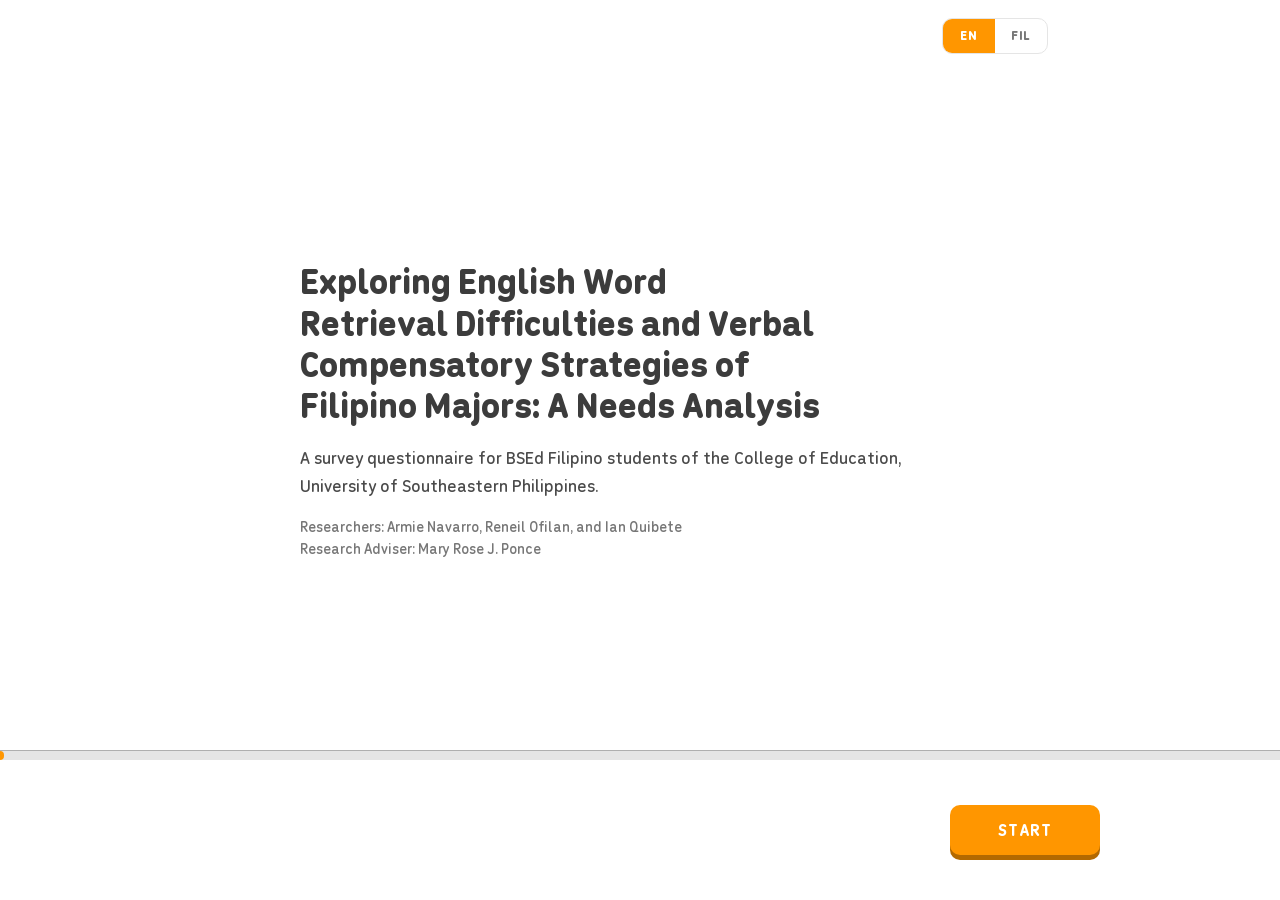
==== index.html @ 6a08f924 "Questionnaire site Co-Authored-By: Claude Fable 5.2 <noreply@anthropic.com>" ====
<!doctype html>
<html lang="en" class="h-full">
  <head>
    <meta charset="UTF-8" />
    <meta name="viewport" content="width=device-width, initial-scale=1.0, viewport-fit=cover" />
    <meta name="theme-color" content="#ffffff" />
    <meta name="robots" content="noindex, nofollow" />
    <link rel="icon" href="data:image/svg+xml,%3Csvg xmlns='http://www.w3.org/2000/svg' viewBox='0 0 32 32'%3E%3Ccircle cx='16' cy='16' r='14' fill='%23ff9600'/%3E%3Cpath d='M10 16.5l4 4 8-9' fill='none' stroke='white' stroke-width='3.5' stroke-linecap='round' stroke-linejoin='round'/%3E%3C/svg%3E" />
    <title>English Word Retrieval Questionnaire</title>
    <script type="module" crossorigin src="./assets/main-BIBbMu11.js"></script>
    <link rel="modulepreload" crossorigin href="./assets/ProgressBar-SJ44aKrL.js">
    <link rel="stylesheet" crossorigin href="./assets/ProgressBar-BxQqlyWQ.css">
  </head>
  <body class="h-full">
    <div id="root" class="h-full"></div>
  </body>
</html>
---- assets/ProgressBar-BxQqlyWQ.css ----
/*! tailwindcss v4.3.3 | MIT License | https://tailwindcss.com */
@layer properties{@supports (((-webkit-hyphens:none)) and (not (margin-trim:inline))) or ((-moz-orient:inline) and (not (color:rgb(from red r g b)))){*,:before,:after,::backdrop{--tw-translate-x:0;--tw-translate-y:0;--tw-translate-z:0;--tw-border-style:solid;--tw-leading:initial;--tw-font-weight:initial;--tw-tracking:initial;--tw-ordinal:initial;--tw-slashed-zero:initial;--tw-numeric-figure:initial;--tw-numeric-spacing:initial;--tw-numeric-fraction:initial;--tw-shadow:0 0 #0000;--tw-shadow-color:initial;--tw-shadow-alpha:100%;--tw-inset-shadow:0 0 #0000;--tw-inset-shadow-color:initial;--tw-inset-shadow-alpha:100%;--tw-ring-color:initial;--tw-ring-shadow:0 0 #0000;--tw-inset-ring-color:initial;--tw-inset-ring-shadow:0 0 #0000;--tw-ring-inset:initial;--tw-ring-offset-width:0px;--tw-ring-offset-color:#fff;--tw-ring-offset-shadow:0 0 #0000;--tw-outline-style:solid;--tw-duration:initial;--tw-ease:initial;--tw-content:""}}}@layer theme{:root,:host{--font-sans:"Tuwon Sans", ui-sans-serif, system-ui, sans-serif;--font-mono:ui-monospace, SFMono-Regular, Menlo, Monaco, Consolas, "Liberation Mono", "Courier New", monospace;--spacing:.25rem;--font-weight-normal:400;--font-weight-medium:420;--font-weight-semibold:480;--font-weight-bold:640;--font-weight-extrabold:800;--font-weight-black:900;--tracking-normal:0em;--leading-snug:1.375;--ease-out:cubic-bezier(0, 0, .2, 1);--animate-spin:spin 1s linear infinite;--default-transition-duration:.15s;--default-transition-timing-function:cubic-bezier(.4, 0, .2, 1);--default-font-family:var(--font-sans);--default-mono-font-family:var(--font-mono);--color-white:#fff;--color-black:#000;--color-bg:#fff;--color-surface:#f7f7f7;--color-line:#e5e5e5;--color-line-shadow:#cfcfcf;--color-ink-strong:#3c3c3c;--color-ink:#4b4b4b;--color-ink-secondary:#777;--color-ink-soft:#777;--color-ink-muted:#afafaf;--color-ink-button:#afafaf;--color-brand:#ff9600;--color-brand-shadow:#b36900;--color-brand-tint:#ffebcf;--color-brand-wash:#fff4e5;--color-brand-glow:#ffb040;--color-brand-ink:#9a5200;--color-focus:var(--color-brand);--color-correct:#58cc02;--color-correct-dark:#58a700;--color-incorrect:#ff4b4b;--color-incorrect-dark:#a70404;--color-incorrect-ink:#ea2b2b;--color-exit:#dd5d37;--color-app-bg:#f3f4f6;--color-panel:#fff;--color-line-hair:#00000014;--radius-sm:5px;--radius-md:10px;--radius-lg:16px;--radius-xl:24px;--radius-pill:999px;--shadow-card:0 1px 2px #0000000a;--spacing-strip:50px}}@layer base{*,:after,:before,::backdrop{box-sizing:border-box;border:0 solid;margin:0;padding:0}::file-selector-button{box-sizing:border-box;border:0 solid;margin:0;padding:0}html,:host{-webkit-text-size-adjust:100%;tab-size:4;line-height:1.5;font-family:var(--default-font-family,-apple-system, BlinkMacSystemFont, "Segoe UI", Roboto, "Helvetica Neue", "Noto Sans", Arial, sans-serif, "Apple Color Emoji", "Segoe UI Emoji", "Segoe UI Symbol", "Noto Color Emoji");font-feature-settings:var(--default-font-feature-settings,normal);font-variation-settings:var(--default-font-variation-settings,normal);-webkit-tap-highlight-color:transparent}hr{height:0;color:inherit;border-top-width:1px}abbr:where([title]){-webkit-text-decoration:underline dotted;text-decoration:underline dotted}h1,h2,h3,h4,h5,h6{font-size:inherit;font-weight:inherit}a{color:inherit;-webkit-text-decoration:inherit;-webkit-text-decoration:inherit;-webkit-text-decoration:inherit;-webkit-text-decoration:inherit;text-decoration:inherit}b,strong{font-weight:bolder}code,kbd,samp,pre{font-family:var(--default-mono-font-family,ui-monospace, SFMono-Regular, Menlo, Monaco, Consolas, "Liberation Mono", "Courier New", monospace);font-feature-settings:var(--default-mono-font-feature-settings,normal);font-variation-settings:var(--default-mono-font-variation-settings,normal);font-size:1em}small{font-size:80%}sub,sup{vertical-align:baseline;font-size:75%;line-height:0;position:relative}sub{bottom:-.25em}sup{top:-.5em}table{text-indent:0;border-color:inherit;border-collapse:collapse}:-moz-focusring:where(:not(iframe)){outline:auto}progress{vertical-align:baseline}summary{display:list-item}ol,ul,menu{list-style:none}img,svg,video,canvas,audio,iframe,embed,object{vertical-align:middle;display:block}img,video{max-width:100%;height:auto}button,input,select,optgroup,textarea{font:inherit;font-feature-settings:inherit;font-variation-settings:inherit;letter-spacing:inherit;color:inherit;opacity:1;background-color:#0000;border-radius:0}::file-selector-button{font:inherit;font-feature-settings:inherit;font-variation-settings:inherit;letter-spacing:inherit;color:inherit;opacity:1;background-color:#0000;border-radius:0}:where(select:is([multiple],[size])) optgroup{font-weight:bolder}:where(select:is([multiple],[size])) optgroup option{padding-inline-start:20px}::file-selector-button{margin-inline-end:4px}::placeholder{opacity:1}@supports (not ((-webkit-appearance:-apple-pay-button))) or (contain-intrinsic-size:1px){::placeholder{color:currentColor}@supports (color:color-mix(in lab, red, red)){::placeholder{color:color-mix(in oklab, currentcolor 50%, transparent)}}}textarea{resize:vertical}::-webkit-search-decoration{-webkit-appearance:none}::-webkit-date-and-time-value{min-height:1lh;text-align:inherit}::-webkit-datetime-edit{display:inline-flex}::-webkit-datetime-edit-fields-wrapper{padding:0}::-webkit-datetime-edit{padding-block:0}::-webkit-datetime-edit-year-field{padding-block:0}::-webkit-datetime-edit-month-field{padding-block:0}::-webkit-datetime-edit-day-field{padding-block:0}::-webkit-datetime-edit-hour-field{padding-block:0}::-webkit-datetime-edit-minute-field{padding-block:0}::-webkit-datetime-edit-second-field{padding-block:0}::-webkit-datetime-edit-millisecond-field{padding-block:0}::-webkit-datetime-edit-meridiem-field{padding-block:0}::-webkit-calendar-picker-indicator{line-height:1}:-moz-ui-invalid{box-shadow:none}button,input:where([type=button],[type=reset],[type=submit]){appearance:button}::file-selector-button{appearance:button}::-webkit-inner-spin-button{height:auto}::-webkit-outer-spin-button{height:auto}[hidden]:where(:not([hidden=until-found])){display:none!important}html,body,#root{height:100%}body{background-color:var(--color-bg);font-family:var(--font-sans);color:var(--color-ink);-webkit-font-smoothing:antialiased;-moz-osx-font-smoothing:grayscale;-webkit-tap-highlight-color:transparent}:root{--focus-width:1px}:where(button,a,input,select,textarea,[tabindex]):focus-visible{outline:var(--focus-width) solid var(--color-focus);outline-offset:2px}}@layer components{.press{--press-depth:5px;--press-color:var(--color-line);box-shadow:0 var(--press-depth) 0 0 var(--press-color);-webkit-user-select:none;user-select:none;touch-action:manipulation;transition:none;position:relative}.press:active:not(:disabled),.press.is-pressed:not(:disabled),.press[data-tap-pressed]:not(:disabled){box-shadow:none;transform:translateY(var(--press-depth))}.press:disabled{cursor:default}.press:focus-visible{outline:none}.press:focus-visible:after{content:"";inset:-1px -1px calc(-1px - var(--press-depth)) -1px;border-radius:inherit;outline:var(--focus-width) solid var(--color-focus);outline-offset:2px;pointer-events:none;position:absolute}.press:active:not(:disabled):after,.press.is-pressed:not(:disabled):after,.press[data-tap-pressed]:not(:disabled):after{bottom:-1px}}@layer utilities{.pointer-events-auto{pointer-events:auto}.pointer-events-none{pointer-events:none}.sr-only{clip-path:inset(50%);white-space:nowrap;border-width:0;width:1px;height:1px;margin:-1px;padding:0;position:absolute;overflow:hidden}.absolute{position:absolute}.fixed{position:fixed}.relative{position:relative}.static{position:static}.sticky{position:sticky}.inset-0{inset:0}.inset-x-0{inset-inline:0}.bottom-\[4px\]{bottom:4px}.bottom-\[5px\]{bottom:5px}.bottom-\[21px\]{bottom:21px}.bottom-\[25px\]{bottom:25px}.bottom-\[104px\]{bottom:104px}.bottom-full{bottom:100%}.z-40{z-index:40}.z-50{z-index:50}.mx-auto{margin-inline:auto}.-my-3{margin-block:calc(var(--spacing) * -3)}.-mt-2{margin-top:calc(var(--spacing) * -2)}.-mt-\[2px\]{margin-top:-2px}.mt-1{margin-top:var(--spacing)}.mt-\[1px\]{margin-top:1px}.mt-\[2px\]{margin-top:2px}.mt-auto{margin-top:auto}.mr-2{margin-right:calc(var(--spacing) * 2)}.mb-1{margin-bottom:var(--spacing)}.mb-\[3px\]{margin-bottom:3px}.ml-auto{margin-left:auto}.block{display:block}.contents{display:contents}.flex{display:flex}.grid{display:grid}.hidden{display:none}.inline-flex{display:inline-flex}.table{display:table}.h-app{height:100dvh}.h-5{height:calc(var(--spacing) * 5)}.h-6{height:calc(var(--spacing) * 6)}.h-10{height:calc(var(--spacing) * 10)}.h-12{height:calc(var(--spacing) * 12)}.h-\[2px\]{height:2px}.h-\[6px\]{height:6px}.h-\[8px\]{height:8px}.h-\[10px\]{height:10px}.h-\[23px\]{height:23px}.h-\[30px\]{height:30px}.h-\[36px\]{height:36px}.h-\[44px\]{height:44px}.h-\[48px\]{height:48px}.h-\[50px\]{height:50px}.h-\[56px\]{height:56px}.h-\[58px\]{height:58px}.h-\[72px\]{height:72px}.h-\[80px\]{height:80px}.h-\[92px\]{height:92px}.h-\[96px\]{height:96px}.h-\[116px\]{height:116px}.h-\[120px\]{height:120px}.h-\[140px\]{height:140px}.h-\[max\(0px\,calc\(\(100\%_-_320px\)\/2\)\)\]{height:max(0px,50% - 160px)}.h-full{height:100%}.h-strip{height:var(--spacing-strip)}.max-h-\[320px\]{max-height:320px}.min-h-0{min-height:0}.min-h-\[44px\]{min-height:44px}.min-h-\[48px\]{min-height:48px}.min-h-\[64px\]{min-height:64px}.min-h-dvh{min-height:100dvh}.min-h-full{min-height:100%}.w-5{width:calc(var(--spacing) * 5)}.w-6{width:calc(var(--spacing) * 6)}.w-10{width:calc(var(--spacing) * 10)}.w-12{width:calc(var(--spacing) * 12)}.w-\[5px\]{width:5px}.w-\[15px\]{width:15px}.w-\[23px\]{width:23px}.w-\[30px\]{width:30px}.w-\[36px\]{width:36px}.w-\[44px\]{width:44px}.w-\[52px\]{width:52px}.w-\[96px\]{width:96px}.w-\[120px\]{width:120px}.w-\[130px\]{width:130px}.w-\[150px\]{width:150px}.w-\[320px\]{width:320px}.w-full{width:100%}.max-w-\[400px\]{max-width:400px}.max-w-\[440px\]{max-width:440px}.max-w-\[480px\]{max-width:480px}.max-w-\[560px\]{max-width:560px}.max-w-\[1000px\]{max-width:1000px}.min-w-0{min-width:0}.min-w-\[44px\]{min-width:44px}.min-w-\[150px\]{min-width:150px}.flex-1{flex:1}.shrink-0{flex-shrink:0}.grow{flex-grow:1}.border-collapse{border-collapse:collapse}.-translate-x-1\/2{--tw-translate-x:calc(calc(1 / 2 * 100%) * -1);translate:var(--tw-translate-x) var(--tw-translate-y)}.animate-spin{animation:var(--animate-spin)}.cursor-pointer{cursor:pointer}.touch-none{touch-action:none}.resize-none{resize:none}.grid-cols-2{grid-template-columns:repeat(2,minmax(0,1fr))}.grid-cols-5{grid-template-columns:repeat(5,minmax(0,1fr))}.flex-col{flex-direction:column}.flex-wrap{flex-wrap:wrap}.items-baseline{align-items:baseline}.items-center{align-items:center}.items-end{align-items:flex-end}.items-start{align-items:flex-start}.justify-between{justify-content:space-between}.justify-center{justify-content:center}.justify-end{justify-content:flex-end}.gap-1{gap:var(--spacing)}.gap-2{gap:calc(var(--spacing) * 2)}.gap-3{gap:calc(var(--spacing) * 3)}.gap-4{gap:calc(var(--spacing) * 4)}.gap-5{gap:calc(var(--spacing) * 5)}.gap-6{gap:calc(var(--spacing) * 6)}.gap-7{gap:calc(var(--spacing) * 7)}.gap-8{gap:calc(var(--spacing) * 8)}.gap-\[3px\]{gap:3px}.gap-\[6px\]{gap:6px}.gap-\[14px\]{gap:14px}.gap-x-2{column-gap:calc(var(--spacing) * 2)}.gap-x-4{column-gap:calc(var(--spacing) * 4)}.gap-y-1{row-gap:var(--spacing)}.gap-y-3{row-gap:calc(var(--spacing) * 3)}.overflow-hidden{overflow:hidden}.overflow-y-auto{overflow-y:auto}.card{background-color:var(--color-panel);border-radius:var(--radius-lg);outline:1px solid var(--color-line-hair);outline-offset:-1px;box-shadow:var(--shadow-card)}.rounded-\[4px\]{border-radius:4px}.rounded-\[5px\]{border-radius:5px}.rounded-\[7px\]{border-radius:7px}.rounded-\[8px\]{border-radius:8px}.rounded-\[12px\]{border-radius:12px}.rounded-\[16px\]{border-radius:16px}.rounded-full{border-radius:2147483647px}.rounded-md{border-radius:var(--radius-md)}.rounded-pill{border-radius:var(--radius-pill)}.rounded-sm{border-radius:var(--radius-sm)}.rounded-xl{border-radius:var(--radius-xl)}.rounded-r-pill{border-top-right-radius:var(--radius-pill);border-bottom-right-radius:var(--radius-pill)}.border{border-style:var(--tw-border-style);border-width:1px}.border-2{border-style:var(--tw-border-style);border-width:2px}.border-\[6px\]{border-style:var(--tw-border-style);border-width:6px}.border-t{border-top-style:var(--tw-border-style);border-top-width:1px}.border-t-2{border-top-style:var(--tw-border-style);border-top-width:2px}.border-brand{border-color:var(--color-brand)}.border-incorrect{border-color:var(--color-incorrect)}.border-ink-muted{border-color:var(--color-ink-muted)}.border-line{border-color:var(--color-line)}.bg-app-bg{background-color:var(--color-app-bg)}.bg-bg{background-color:var(--color-bg)}.bg-black\/50{background-color:#00000080}@supports (color:color-mix(in lab, red, red)){.bg-black\/50{background-color:color-mix(in oklab, var(--color-black) 50%, transparent)}}.bg-brand{background-color:var(--color-brand)}.bg-brand-glow{background-color:var(--color-brand-glow)}.bg-brand-tint{background-color:var(--color-brand-tint)}.bg-brand-wash{background-color:var(--color-brand-wash)}.bg-correct{background-color:var(--color-correct)}.bg-incorrect{background-color:var(--color-incorrect)}.bg-ink-strong{background-color:var(--color-ink-strong)}.bg-line{background-color:var(--color-line)}.bg-surface{background-color:var(--color-surface)}.bg-transparent{background-color:#0000}.bg-white{background-color:var(--color-white)}.p-3{padding:calc(var(--spacing) * 3)}.p-4{padding:calc(var(--spacing) * 4)}.p-5{padding:calc(var(--spacing) * 5)}.p-6{padding:calc(var(--spacing) * 6)}.p-\[3px\]{padding:3px}.p-\[7px\]{padding:7px}.p-\[10px\]{padding:10px}.px-1{padding-inline:var(--spacing)}.px-2{padding-inline:calc(var(--spacing) * 2)}.px-4{padding-inline:calc(var(--spacing) * 4)}.px-5{padding-inline:calc(var(--spacing) * 5)}.px-6{padding-inline:calc(var(--spacing) * 6)}.px-10{padding-inline:calc(var(--spacing) * 10)}.px-\[1px\]{padding-inline:1px}.px-\[70px\]{padding-inline:70px}.py-3{padding-block:calc(var(--spacing) * 3)}.py-5{padding-block:calc(var(--spacing) * 5)}.py-6{padding-block:calc(var(--spacing) * 6)}.py-\[18px\]{padding-block:18px}.pt-0{padding-top:0}.pt-\[2px\]{padding-top:2px}.pr-\[4px\]{padding-right:4px}.pb-2{padding-bottom:calc(var(--spacing) * 2)}.pb-3{padding-bottom:calc(var(--spacing) * 3)}.pb-5{padding-bottom:calc(var(--spacing) * 5)}.pb-8{padding-bottom:calc(var(--spacing) * 8)}.pb-10{padding-bottom:calc(var(--spacing) * 10)}.pb-12{padding-bottom:calc(var(--spacing) * 12)}.text-center{text-align:center}.text-left{text-align:left}.text-\[11px\]{font-size:11px}.text-\[12px\]{font-size:12px}.text-\[13px\]{font-size:13px}.text-\[14px\]{font-size:14px}.text-\[15px\]{font-size:15px}.text-\[16px\]{font-size:16px}.text-\[17px\]{font-size:17px}.text-\[18px\]{font-size:18px}.text-\[19px\]{font-size:19px}.text-\[20px\]{font-size:20px}.text-\[21px\]{font-size:21px}.text-\[22px\]{font-size:22px}.text-\[23px\]{font-size:23px}.text-\[24px\]{font-size:24px}.text-\[26px\]{font-size:26px}.text-\[30px\]{font-size:30px}.text-\[32px\]{font-size:32px}.text-\[36px\]{font-size:36px}.leading-\[1\.2\]{--tw-leading:1.2;line-height:1.2}.leading-\[1\.15\]{--tw-leading:1.15;line-height:1.15}.leading-\[1\.25\]{--tw-leading:1.25;line-height:1.25}.leading-\[13px\]{--tw-leading:13px;line-height:13px}.leading-\[17px\]{--tw-leading:17px;line-height:17px}.leading-\[18px\]{--tw-leading:18px;line-height:18px}.leading-\[19px\]{--tw-leading:19px;line-height:19px}.leading-\[20px\]{--tw-leading:20px;line-height:20px}.leading-\[21px\]{--tw-leading:21px;line-height:21px}.leading-\[22px\]{--tw-leading:22px;line-height:22px}.leading-\[24px\]{--tw-leading:24px;line-height:24px}.leading-\[27px\]{--tw-leading:27px;line-height:27px}.leading-\[28px\]{--tw-leading:28px;line-height:28px}.leading-snug{--tw-leading:var(--leading-snug);line-height:var(--leading-snug)}.font-\[700\]{--tw-font-weight:700;font-weight:700}.font-\[800\]{--tw-font-weight:800;font-weight:800}.font-black{--tw-font-weight:var(--font-weight-black);font-weight:var(--font-weight-black)}.font-bold{--tw-font-weight:var(--font-weight-bold);font-weight:var(--font-weight-bold)}.font-extrabold{--tw-font-weight:var(--font-weight-extrabold);font-weight:var(--font-weight-extrabold)}.font-medium{--tw-font-weight:var(--font-weight-medium);font-weight:var(--font-weight-medium)}.font-normal{--tw-font-weight:var(--font-weight-normal);font-weight:var(--font-weight-normal)}.font-semibold{--tw-font-weight:var(--font-weight-semibold);font-weight:var(--font-weight-semibold)}.tracking-\[0\.8px\]{--tw-tracking:.8px;letter-spacing:.8px}.tracking-\[1px\]{--tw-tracking:1px;letter-spacing:1px}.text-balance{text-wrap:balance}.text-pretty{text-wrap:pretty}.whitespace-pre-line{white-space:pre-line}.text-brand{color:var(--color-brand)}.text-brand-ink{color:var(--color-brand-ink)}.text-exit{color:var(--color-exit)}.text-incorrect{color:var(--color-incorrect)}.text-incorrect-ink{color:var(--color-incorrect-ink)}.text-ink{color:var(--color-ink)}.text-ink-button{color:var(--color-ink-button)}.text-ink-muted{color:var(--color-ink-muted)}.text-ink-secondary{color:var(--color-ink-secondary)}.text-ink-soft{color:var(--color-ink-soft)}.text-ink-strong{color:var(--color-ink-strong)}.text-line{color:var(--color-line)}.text-white{color:var(--color-white)}.uppercase{text-transform:uppercase}.italic{font-style:italic}.ordinal{--tw-ordinal:ordinal;font-variant-numeric:var(--tw-ordinal,) var(--tw-slashed-zero,) var(--tw-numeric-figure,) var(--tw-numeric-spacing,) var(--tw-numeric-fraction,)}.underline-offset-4{text-underline-offset:4px}.shadow{--tw-shadow:0 1px 3px 0 var(--tw-shadow-color,#0000001a), 0 1px 2px -1px var(--tw-shadow-color,#0000001a);box-shadow:var(--tw-inset-shadow), var(--tw-inset-ring-shadow), var(--tw-ring-offset-shadow), var(--tw-ring-shadow), var(--tw-shadow)}.shadow-\[0_3px_0_0_var\(--color-line\)\]{--tw-shadow:0 3px 0 0 var(--tw-shadow-color,var(--color-line));box-shadow:var(--tw-inset-shadow), var(--tw-inset-ring-shadow), var(--tw-ring-offset-shadow), var(--tw-ring-shadow), var(--tw-shadow)}.shadow-lg{--tw-shadow:0 10px 15px -3px var(--tw-shadow-color,#0000001a), 0 4px 6px -4px var(--tw-shadow-color,#0000001a);box-shadow:var(--tw-inset-shadow), var(--tw-inset-ring-shadow), var(--tw-ring-offset-shadow), var(--tw-ring-shadow), var(--tw-shadow)}.ring{--tw-ring-shadow:var(--tw-ring-inset,) 0 0 0 calc(1px + var(--tw-ring-offset-width)) var(--tw-ring-color,currentcolor);box-shadow:var(--tw-inset-shadow), var(--tw-inset-ring-shadow), var(--tw-ring-offset-shadow), var(--tw-ring-shadow), var(--tw-shadow)}.outline{outline-style:var(--tw-outline-style);outline-width:1px}.transition{transition-property:color,background-color,border-color,outline-color,text-decoration-color,fill,stroke,--tw-gradient-from,--tw-gradient-via,--tw-gradient-to,opacity,box-shadow,transform,translate,scale,rotate,filter,-webkit-backdrop-filter,backdrop-filter,display,content-visibility,overlay,pointer-events;transition-timing-function:var(--tw-ease,var(--default-transition-timing-function));transition-duration:var(--tw-duration,var(--default-transition-duration))}.transition-\[left\]{transition-property:left;transition-timing-function:var(--tw-ease,var(--default-transition-timing-function));transition-duration:var(--tw-duration,var(--default-transition-duration))}.duration-150{--tw-duration:.15s;transition-duration:.15s}.ease-out{--tw-ease:var(--ease-out);transition-timing-function:var(--ease-out)}.outline-none{--tw-outline-style:none;outline-style:none}.select-none{-webkit-user-select:none;user-select:none}.\[--press-color\:var\(--color-brand\)\]{--press-color:var(--color-brand)}.\[--press-color\:var\(--color-brand-shadow\)\]{--press-color:var(--color-brand-shadow)}.\[--press-color\:var\(--color-correct-dark\)\]{--press-color:var(--color-correct-dark)}.\[--press-color\:var\(--color-incorrect-dark\)\]{--press-color:var(--color-incorrect-dark)}.\[--press-color\:var\(--color-line\)\]{--press-color:var(--color-line)}.\[--press-color\:var\(--color-line-shadow\)\]{--press-color:var(--color-line-shadow)}.\[--press-color\:var\(--color-skipped-dark\)\]{--press-color:var(--color-skipped-dark)}.\[--press-depth\:2px\]{--press-depth:2px}.\[--press-depth\:3px\]{--press-depth:3px}.\[--press-depth\:4px\]{--press-depth:4px}.\[--press-depth\:5px\]{--press-depth:5px}@media (hover:hover){.group-hover\:bg-surface:is(:where(.group):hover *){background-color:var(--color-surface)}}.placeholder\:font-\[500\]::placeholder{--tw-font-weight:500;font-weight:500}.placeholder\:tracking-normal::placeholder{--tw-tracking:var(--tracking-normal);letter-spacing:var(--tracking-normal)}.placeholder\:text-ink-muted::placeholder{color:var(--color-ink-muted)}.before\:absolute:before{content:var(--tw-content);position:absolute}.before\:-inset-\[4px\]:before{content:var(--tw-content);inset:-4px}.before\:-inset-\[11px\]:before{content:var(--tw-content);inset:-11px}.before\:inset-x-0:before{content:var(--tw-content);inset-inline:0}.before\:-inset-y-\[5px\]:before{content:var(--tw-content);inset-block:-5px}.before\:-inset-y-\[12px\]:before{content:var(--tw-content);inset-block:-12px}.before\:content-\[\'\'\]:before{--tw-content:"";content:var(--tw-content)}.first\:rounded-l-\[4px\]:first-child{border-top-left-radius:4px;border-bottom-left-radius:4px}.first\:rounded-l-\[9px\]:first-child{border-top-left-radius:9px;border-bottom-left-radius:9px}.last\:rounded-r-\[4px\]:last-child{border-top-right-radius:4px;border-bottom-right-radius:4px}.last\:rounded-r-\[9px\]:last-child{border-top-right-radius:9px;border-bottom-right-radius:9px}@media (hover:hover){.hover\:bg-surface:hover{background-color:var(--color-surface)}.hover\:underline:hover{text-decoration-line:underline}}.focus\:border-brand:focus{border-color:var(--color-brand)}.focus\:bg-white:focus{background-color:var(--color-white)}.focus-visible\:outline-none:focus-visible{--tw-outline-style:none;outline-style:none}@media (hover:hover){.enabled\:hover\:bg-surface:enabled:hover{background-color:var(--color-surface)}}@media (width>=560px){.min-\[560px\]\:grid{display:grid}.min-\[560px\]\:grid-cols-2{grid-template-columns:repeat(2,minmax(0,1fr))}.min-\[560px\]\:gap-x-4{column-gap:calc(var(--spacing) * 4)}}@media (width>=755px){.tablet\:bottom-\[164px\]{bottom:164px}.tablet\:max-w-\[680px\]{max-width:680px}.tablet\:grid-cols-2{grid-template-columns:repeat(2,minmax(0,1fr))}.tablet\:grid-cols-3{grid-template-columns:repeat(3,minmax(0,1fr))}.tablet\:px-8{padding-inline:calc(var(--spacing) * 8)}.tablet\:py-10{padding-block:calc(var(--spacing) * 10)}.tablet\:text-\[30px\]{font-size:30px}}.\[\&\:lang\(fil\)\]\:leading-\[20px\]:lang(fil){--tw-leading:20px;line-height:20px}}@font-face{font-family:Tuwon Sans;src:url(./TuwonSans-Variable-DMY5Oygs.woff2)format("woff2");font-weight:100 900;font-style:normal;font-display:swap}@property --tw-translate-x{syntax:"*";inherits:false;initial-value:0}@property --tw-translate-y{syntax:"*";inherits:false;initial-value:0}@property --tw-translate-z{syntax:"*";inherits:false;initial-value:0}@property --tw-border-style{syntax:"*";inherits:false;initial-value:solid}@property --tw-leading{syntax:"*";inherits:false}@property --tw-font-weight{syntax:"*";inherits:false}@property --tw-tracking{syntax:"*";inherits:false}@property --tw-ordinal{syntax:"*";inherits:false}@property --tw-slashed-zero{syntax:"*";inherits:false}@property --tw-numeric-figure{syntax:"*";inherits:false}@property --tw-numeric-spacing{syntax:"*";inherits:false}@property --tw-numeric-fraction{syntax:"*";inherits:false}@property --tw-shadow{syntax:"*";inherits:false;initial-value:0 0 #0000}@property --tw-shadow-color{syntax:"*";inherits:false}@property --tw-shadow-alpha{syntax:"<percentage>";inherits:false;initial-value:100%}@property --tw-inset-shadow{syntax:"*";inherits:false;initial-value:0 0 #0000}@property --tw-inset-shadow-color{syntax:"*";inherits:false}@property --tw-inset-shadow-alpha{syntax:"<percentage>";inherits:false;initial-value:100%}@property --tw-ring-color{syntax:"*";inherits:false}@property --tw-ring-shadow{syntax:"*";inherits:false;initial-value:0 0 #0000}@property --tw-inset-ring-color{syntax:"*";inherits:false}@property --tw-inset-ring-shadow{syntax:"*";inherits:false;initial-value:0 0 #0000}@property --tw-ring-inset{syntax:"*";inherits:false}@property --tw-ring-offset-width{syntax:"<length>";inherits:false;initial-value:0}@property --tw-ring-offset-color{syntax:"*";inherits:false;initial-value:#fff}@property --tw-ring-offset-shadow{syntax:"*";inherits:false;initial-value:0 0 #0000}@property --tw-outline-style{syntax:"*";inherits:false;initial-value:solid}@property --tw-duration{syntax:"*";inherits:false}@property --tw-ease{syntax:"*";inherits:false}@property --tw-content{syntax:"*";inherits:false;initial-value:""}@keyframes spin{to{transform:rotate(360deg)}}
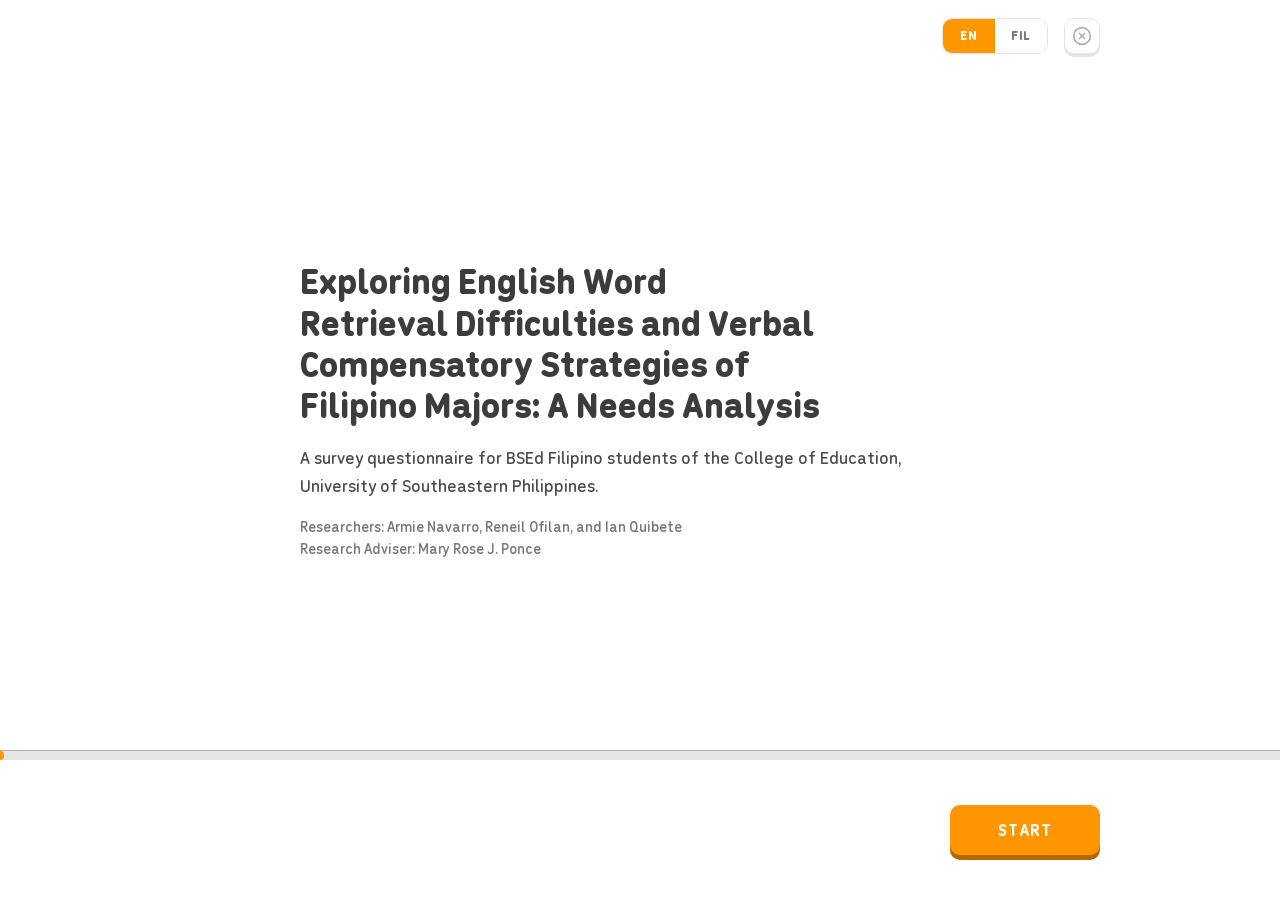
==== commit f771cf1c: "Exit button on every screen; address survey.tuwon.app" ====
--- a/index.html
+++ b/index.html
@@ -7,9 +7,9 @@
     <meta name="robots" content="noindex, nofollow" />
     <link rel="icon" href="data:image/svg+xml,%3Csvg xmlns='http://www.w3.org/2000/svg' viewBox='0 0 32 32'%3E%3Ccircle cx='16' cy='16' r='14' fill='%23ff9600'/%3E%3Cpath d='M10 16.5l4 4 8-9' fill='none' stroke='white' stroke-width='3.5' stroke-linecap='round' stroke-linejoin='round'/%3E%3C/svg%3E" />
     <title>English Word Retrieval Questionnaire</title>
-    <script type="module" crossorigin src="./assets/main-BIBbMu11.js"></script>
-    <link rel="modulepreload" crossorigin href="./assets/ProgressBar-SJ44aKrL.js">
-    <link rel="stylesheet" crossorigin href="./assets/ProgressBar-BxQqlyWQ.css">
+    <script type="module" crossorigin src="./assets/main-g32Z3EhO.js"></script>
+    <link rel="modulepreload" crossorigin href="./assets/ProgressBar-BohyqUlb.js">
+    <link rel="stylesheet" crossorigin href="./assets/ProgressBar-ou8UFPXG.css">
   </head>
   <body class="h-full">
     <div id="root" class="h-full"></div>
--- a/assets/ProgressBar-ou8UFPXG.css
+++ b/assets/ProgressBar-ou8UFPXG.css
@@ -0,0 +1,2 @@
+/*! tailwindcss v4.3.3 | MIT License | https://tailwindcss.com */
+@layer properties{@supports (((-webkit-hyphens:none)) and (not (margin-trim:inline))) or ((-moz-orient:inline) and (not (color:rgb(from red r g b)))){*,:before,:after,::backdrop{--tw-translate-x:0;--tw-translate-y:0;--tw-translate-z:0;--tw-border-style:solid;--tw-leading:initial;--tw-font-weight:initial;--tw-tracking:initial;--tw-ordinal:initial;--tw-slashed-zero:initial;--tw-numeric-figure:initial;--tw-numeric-spacing:initial;--tw-numeric-fraction:initial;--tw-shadow:0 0 #0000;--tw-shadow-color:initial;--tw-shadow-alpha:100%;--tw-inset-shadow:0 0 #0000;--tw-inset-shadow-color:initial;--tw-inset-shadow-alpha:100%;--tw-ring-color:initial;--tw-ring-shadow:0 0 #0000;--tw-inset-ring-color:initial;--tw-inset-ring-shadow:0 0 #0000;--tw-ring-inset:initial;--tw-ring-offset-width:0px;--tw-ring-offset-color:#fff;--tw-ring-offset-shadow:0 0 #0000;--tw-outline-style:solid;--tw-duration:initial;--tw-ease:initial;--tw-content:""}}}@layer theme{:root,:host{--font-sans:"Tuwon Sans", ui-sans-serif, system-ui, sans-serif;--font-mono:ui-monospace, SFMono-Regular, Menlo, Monaco, Consolas, "Liberation Mono", "Courier New", monospace;--spacing:.25rem;--font-weight-normal:400;--font-weight-medium:420;--font-weight-semibold:480;--font-weight-bold:640;--font-weight-extrabold:800;--font-weight-black:900;--tracking-normal:0em;--leading-snug:1.375;--ease-out:cubic-bezier(0, 0, .2, 1);--animate-spin:spin 1s linear infinite;--default-transition-duration:.15s;--default-transition-timing-function:cubic-bezier(.4, 0, .2, 1);--default-font-family:var(--font-sans);--default-mono-font-family:var(--font-mono);--color-white:#fff;--color-black:#000;--color-bg:#fff;--color-surface:#f7f7f7;--color-line:#e5e5e5;--color-line-shadow:#cfcfcf;--color-ink-strong:#3c3c3c;--color-ink:#4b4b4b;--color-ink-secondary:#777;--color-ink-soft:#777;--color-ink-muted:#afafaf;--color-ink-button:#afafaf;--color-brand:#ff9600;--color-brand-shadow:#b36900;--color-brand-tint:#ffebcf;--color-brand-wash:#fff4e5;--color-brand-glow:#ffb040;--color-brand-ink:#9a5200;--color-focus:var(--color-brand);--color-correct:#58cc02;--color-correct-dark:#58a700;--color-incorrect:#ff4b4b;--color-incorrect-dark:#a70404;--color-incorrect-ink:#ea2b2b;--color-exit:#dd5d37;--color-app-bg:#f3f4f6;--color-panel:#fff;--color-line-hair:#00000014;--radius-sm:5px;--radius-md:10px;--radius-lg:16px;--radius-xl:24px;--radius-pill:999px;--shadow-card:0 1px 2px #0000000a;--spacing-strip:50px}}@layer base{*,:after,:before,::backdrop{box-sizing:border-box;border:0 solid;margin:0;padding:0}::file-selector-button{box-sizing:border-box;border:0 solid;margin:0;padding:0}html,:host{-webkit-text-size-adjust:100%;tab-size:4;line-height:1.5;font-family:var(--default-font-family,-apple-system, BlinkMacSystemFont, "Segoe UI", Roboto, "Helvetica Neue", "Noto Sans", Arial, sans-serif, "Apple Color Emoji", "Segoe UI Emoji", "Segoe UI Symbol", "Noto Color Emoji");font-feature-settings:var(--default-font-feature-settings,normal);font-variation-settings:var(--default-font-variation-settings,normal);-webkit-tap-highlight-color:transparent}hr{height:0;color:inherit;border-top-width:1px}abbr:where([title]){-webkit-text-decoration:underline dotted;text-decoration:underline dotted}h1,h2,h3,h4,h5,h6{font-size:inherit;font-weight:inherit}a{color:inherit;-webkit-text-decoration:inherit;-webkit-text-decoration:inherit;-webkit-text-decoration:inherit;-webkit-text-decoration:inherit;text-decoration:inherit}b,strong{font-weight:bolder}code,kbd,samp,pre{font-family:var(--default-mono-font-family,ui-monospace, SFMono-Regular, Menlo, Monaco, Consolas, "Liberation Mono", "Courier New", monospace);font-feature-settings:var(--default-mono-font-feature-settings,normal);font-variation-settings:var(--default-mono-font-variation-settings,normal);font-size:1em}small{font-size:80%}sub,sup{vertical-align:baseline;font-size:75%;line-height:0;position:relative}sub{bottom:-.25em}sup{top:-.5em}table{text-indent:0;border-color:inherit;border-collapse:collapse}:-moz-focusring:where(:not(iframe)){outline:auto}progress{vertical-align:baseline}summary{display:list-item}ol,ul,menu{list-style:none}img,svg,video,canvas,audio,iframe,embed,object{vertical-align:middle;display:block}img,video{max-width:100%;height:auto}button,input,select,optgroup,textarea{font:inherit;font-feature-settings:inherit;font-variation-settings:inherit;letter-spacing:inherit;color:inherit;opacity:1;background-color:#0000;border-radius:0}::file-selector-button{font:inherit;font-feature-settings:inherit;font-variation-settings:inherit;letter-spacing:inherit;color:inherit;opacity:1;background-color:#0000;border-radius:0}:where(select:is([multiple],[size])) optgroup{font-weight:bolder}:where(select:is([multiple],[size])) optgroup option{padding-inline-start:20px}::file-selector-button{margin-inline-end:4px}::placeholder{opacity:1}@supports (not ((-webkit-appearance:-apple-pay-button))) or (contain-intrinsic-size:1px){::placeholder{color:currentColor}@supports (color:color-mix(in lab, red, red)){::placeholder{color:color-mix(in oklab, currentcolor 50%, transparent)}}}textarea{resize:vertical}::-webkit-search-decoration{-webkit-appearance:none}::-webkit-date-and-time-value{min-height:1lh;text-align:inherit}::-webkit-datetime-edit{display:inline-flex}::-webkit-datetime-edit-fields-wrapper{padding:0}::-webkit-datetime-edit{padding-block:0}::-webkit-datetime-edit-year-field{padding-block:0}::-webkit-datetime-edit-month-field{padding-block:0}::-webkit-datetime-edit-day-field{padding-block:0}::-webkit-datetime-edit-hour-field{padding-block:0}::-webkit-datetime-edit-minute-field{padding-block:0}::-webkit-datetime-edit-second-field{padding-block:0}::-webkit-datetime-edit-millisecond-field{padding-block:0}::-webkit-datetime-edit-meridiem-field{padding-block:0}::-webkit-calendar-picker-indicator{line-height:1}:-moz-ui-invalid{box-shadow:none}button,input:where([type=button],[type=reset],[type=submit]){appearance:button}::file-selector-button{appearance:button}::-webkit-inner-spin-button{height:auto}::-webkit-outer-spin-button{height:auto}[hidden]:where(:not([hidden=until-found])){display:none!important}html,body,#root{height:100%}body{background-color:var(--color-bg);font-family:var(--font-sans);color:var(--color-ink);-webkit-font-smoothing:antialiased;-moz-osx-font-smoothing:grayscale;-webkit-tap-highlight-color:transparent}:root{--focus-width:1px}:where(button,a,input,select,textarea,[tabindex]):focus-visible{outline:var(--focus-width) solid var(--color-focus);outline-offset:2px}}@layer components{.press{--press-depth:5px;--press-color:var(--color-line);box-shadow:0 var(--press-depth) 0 0 var(--press-color);-webkit-user-select:none;user-select:none;touch-action:manipulation;transition:none;position:relative}.press:active:not(:disabled),.press.is-pressed:not(:disabled),.press[data-tap-pressed]:not(:disabled){box-shadow:none;transform:translateY(var(--press-depth))}.press:disabled{cursor:default}.press:focus-visible{outline:none}.press:focus-visible:after{content:"";inset:-1px -1px calc(-1px - var(--press-depth)) -1px;border-radius:inherit;outline:var(--focus-width) solid var(--color-focus);outline-offset:2px;pointer-events:none;position:absolute}.press:active:not(:disabled):after,.press.is-pressed:not(:disabled):after,.press[data-tap-pressed]:not(:disabled):after{bottom:-1px}}@layer utilities{.pointer-events-auto{pointer-events:auto}.pointer-events-none{pointer-events:none}.sr-only{clip-path:inset(50%);white-space:nowrap;border-width:0;width:1px;height:1px;margin:-1px;padding:0;position:absolute;overflow:hidden}.absolute{position:absolute}.fixed{position:fixed}.relative{position:relative}.static{position:static}.sticky{position:sticky}.inset-0{inset:0}.inset-x-0{inset-inline:0}.bottom-\[4px\]{bottom:4px}.bottom-\[5px\]{bottom:5px}.bottom-\[21px\]{bottom:21px}.bottom-\[25px\]{bottom:25px}.bottom-\[104px\]{bottom:104px}.bottom-full{bottom:100%}.z-40{z-index:40}.z-50{z-index:50}.mx-auto{margin-inline:auto}.-my-3{margin-block:calc(var(--spacing) * -3)}.-mt-2{margin-top:calc(var(--spacing) * -2)}.-mt-\[2px\]{margin-top:-2px}.mt-1{margin-top:var(--spacing)}.mt-\[1px\]{margin-top:1px}.mt-\[2px\]{margin-top:2px}.mt-auto{margin-top:auto}.mr-2{margin-right:calc(var(--spacing) * 2)}.mb-1{margin-bottom:var(--spacing)}.mb-\[3px\]{margin-bottom:3px}.ml-auto{margin-left:auto}.block{display:block}.contents{display:contents}.flex{display:flex}.grid{display:grid}.hidden{display:none}.inline-flex{display:inline-flex}.table{display:table}.h-app{height:100dvh}.h-5{height:calc(var(--spacing) * 5)}.h-6{height:calc(var(--spacing) * 6)}.h-10{height:calc(var(--spacing) * 10)}.h-12{height:calc(var(--spacing) * 12)}.h-\[2px\]{height:2px}.h-\[6px\]{height:6px}.h-\[8px\]{height:8px}.h-\[10px\]{height:10px}.h-\[23px\]{height:23px}.h-\[30px\]{height:30px}.h-\[36px\]{height:36px}.h-\[44px\]{height:44px}.h-\[48px\]{height:48px}.h-\[50px\]{height:50px}.h-\[56px\]{height:56px}.h-\[58px\]{height:58px}.h-\[72px\]{height:72px}.h-\[80px\]{height:80px}.h-\[92px\]{height:92px}.h-\[96px\]{height:96px}.h-\[116px\]{height:116px}.h-\[120px\]{height:120px}.h-\[140px\]{height:140px}.h-\[max\(0px\,calc\(\(100\%_-_320px\)\/2\)\)\]{height:max(0px,50% - 160px)}.h-full{height:100%}.h-strip{height:var(--spacing-strip)}.max-h-\[320px\]{max-height:320px}.min-h-0{min-height:0}.min-h-\[44px\]{min-height:44px}.min-h-\[48px\]{min-height:48px}.min-h-\[64px\]{min-height:64px}.min-h-dvh{min-height:100dvh}.min-h-full{min-height:100%}.w-5{width:calc(var(--spacing) * 5)}.w-6{width:calc(var(--spacing) * 6)}.w-10{width:calc(var(--spacing) * 10)}.w-12{width:calc(var(--spacing) * 12)}.w-\[5px\]{width:5px}.w-\[15px\]{width:15px}.w-\[30px\]{width:30px}.w-\[36px\]{width:36px}.w-\[44px\]{width:44px}.w-\[52px\]{width:52px}.w-\[96px\]{width:96px}.w-\[120px\]{width:120px}.w-\[130px\]{width:130px}.w-\[150px\]{width:150px}.w-\[320px\]{width:320px}.w-full{width:100%}.max-w-\[400px\]{max-width:400px}.max-w-\[440px\]{max-width:440px}.max-w-\[480px\]{max-width:480px}.max-w-\[560px\]{max-width:560px}.max-w-\[1000px\]{max-width:1000px}.min-w-0{min-width:0}.min-w-\[44px\]{min-width:44px}.min-w-\[150px\]{min-width:150px}.flex-1{flex:1}.shrink-0{flex-shrink:0}.grow{flex-grow:1}.border-collapse{border-collapse:collapse}.-translate-x-1\/2{--tw-translate-x:calc(calc(1 / 2 * 100%) * -1);translate:var(--tw-translate-x) var(--tw-translate-y)}.animate-spin{animation:var(--animate-spin)}.cursor-pointer{cursor:pointer}.touch-none{touch-action:none}.resize-none{resize:none}.grid-cols-2{grid-template-columns:repeat(2,minmax(0,1fr))}.grid-cols-5{grid-template-columns:repeat(5,minmax(0,1fr))}.flex-col{flex-direction:column}.flex-wrap{flex-wrap:wrap}.items-baseline{align-items:baseline}.items-center{align-items:center}.items-end{align-items:flex-end}.items-start{align-items:flex-start}.justify-between{justify-content:space-between}.justify-center{justify-content:center}.justify-end{justify-content:flex-end}.gap-1{gap:var(--spacing)}.gap-2{gap:calc(var(--spacing) * 2)}.gap-3{gap:calc(var(--spacing) * 3)}.gap-4{gap:calc(var(--spacing) * 4)}.gap-5{gap:calc(var(--spacing) * 5)}.gap-6{gap:calc(var(--spacing) * 6)}.gap-7{gap:calc(var(--spacing) * 7)}.gap-8{gap:calc(var(--spacing) * 8)}.gap-\[3px\]{gap:3px}.gap-\[6px\]{gap:6px}.gap-\[14px\]{gap:14px}.gap-x-2{column-gap:calc(var(--spacing) * 2)}.gap-x-4{column-gap:calc(var(--spacing) * 4)}.gap-y-1{row-gap:var(--spacing)}.gap-y-3{row-gap:calc(var(--spacing) * 3)}.overflow-hidden{overflow:hidden}.overflow-y-auto{overflow-y:auto}.card{background-color:var(--color-panel);border-radius:var(--radius-lg);outline:1px solid var(--color-line-hair);outline-offset:-1px;box-shadow:var(--shadow-card)}.rounded-\[4px\]{border-radius:4px}.rounded-\[5px\]{border-radius:5px}.rounded-\[7px\]{border-radius:7px}.rounded-\[8px\]{border-radius:8px}.rounded-\[12px\]{border-radius:12px}.rounded-\[16px\]{border-radius:16px}.rounded-full{border-radius:2147483647px}.rounded-md{border-radius:var(--radius-md)}.rounded-pill{border-radius:var(--radius-pill)}.rounded-sm{border-radius:var(--radius-sm)}.rounded-xl{border-radius:var(--radius-xl)}.rounded-r-pill{border-top-right-radius:var(--radius-pill);border-bottom-right-radius:var(--radius-pill)}.border{border-style:var(--tw-border-style);border-width:1px}.border-2{border-style:var(--tw-border-style);border-width:2px}.border-\[6px\]{border-style:var(--tw-border-style);border-width:6px}.border-t{border-top-style:var(--tw-border-style);border-top-width:1px}.border-t-2{border-top-style:var(--tw-border-style);border-top-width:2px}.border-brand{border-color:var(--color-brand)}.border-incorrect{border-color:var(--color-incorrect)}.border-ink-muted{border-color:var(--color-ink-muted)}.border-line{border-color:var(--color-line)}.bg-app-bg{background-color:var(--color-app-bg)}.bg-bg{background-color:var(--color-bg)}.bg-black\/50{background-color:#00000080}@supports (color:color-mix(in lab, red, red)){.bg-black\/50{background-color:color-mix(in oklab, var(--color-black) 50%, transparent)}}.bg-brand{background-color:var(--color-brand)}.bg-brand-glow{background-color:var(--color-brand-glow)}.bg-brand-tint{background-color:var(--color-brand-tint)}.bg-brand-wash{background-color:var(--color-brand-wash)}.bg-correct{background-color:var(--color-correct)}.bg-incorrect{background-color:var(--color-incorrect)}.bg-ink-strong{background-color:var(--color-ink-strong)}.bg-line{background-color:var(--color-line)}.bg-surface{background-color:var(--color-surface)}.bg-transparent{background-color:#0000}.bg-white{background-color:var(--color-white)}.p-3{padding:calc(var(--spacing) * 3)}.p-4{padding:calc(var(--spacing) * 4)}.p-5{padding:calc(var(--spacing) * 5)}.p-6{padding:calc(var(--spacing) * 6)}.p-\[3px\]{padding:3px}.p-\[7px\]{padding:7px}.p-\[10px\]{padding:10px}.px-1{padding-inline:var(--spacing)}.px-2{padding-inline:calc(var(--spacing) * 2)}.px-4{padding-inline:calc(var(--spacing) * 4)}.px-5{padding-inline:calc(var(--spacing) * 5)}.px-6{padding-inline:calc(var(--spacing) * 6)}.px-10{padding-inline:calc(var(--spacing) * 10)}.px-\[1px\]{padding-inline:1px}.px-\[70px\]{padding-inline:70px}.py-3{padding-block:calc(var(--spacing) * 3)}.py-5{padding-block:calc(var(--spacing) * 5)}.py-6{padding-block:calc(var(--spacing) * 6)}.py-\[18px\]{padding-block:18px}.pt-0{padding-top:0}.pt-\[2px\]{padding-top:2px}.pr-\[4px\]{padding-right:4px}.pb-2{padding-bottom:calc(var(--spacing) * 2)}.pb-3{padding-bottom:calc(var(--spacing) * 3)}.pb-5{padding-bottom:calc(var(--spacing) * 5)}.pb-8{padding-bottom:calc(var(--spacing) * 8)}.pb-10{padding-bottom:calc(var(--spacing) * 10)}.pb-12{padding-bottom:calc(var(--spacing) * 12)}.text-center{text-align:center}.text-left{text-align:left}.text-\[11px\]{font-size:11px}.text-\[12px\]{font-size:12px}.text-\[13px\]{font-size:13px}.text-\[14px\]{font-size:14px}.text-\[15px\]{font-size:15px}.text-\[16px\]{font-size:16px}.text-\[17px\]{font-size:17px}.text-\[18px\]{font-size:18px}.text-\[19px\]{font-size:19px}.text-\[20px\]{font-size:20px}.text-\[21px\]{font-size:21px}.text-\[22px\]{font-size:22px}.text-\[23px\]{font-size:23px}.text-\[24px\]{font-size:24px}.text-\[26px\]{font-size:26px}.text-\[30px\]{font-size:30px}.text-\[32px\]{font-size:32px}.text-\[36px\]{font-size:36px}.leading-\[1\.2\]{--tw-leading:1.2;line-height:1.2}.leading-\[1\.15\]{--tw-leading:1.15;line-height:1.15}.leading-\[1\.25\]{--tw-leading:1.25;line-height:1.25}.leading-\[13px\]{--tw-leading:13px;line-height:13px}.leading-\[17px\]{--tw-leading:17px;line-height:17px}.leading-\[18px\]{--tw-leading:18px;line-height:18px}.leading-\[19px\]{--tw-leading:19px;line-height:19px}.leading-\[20px\]{--tw-leading:20px;line-height:20px}.leading-\[21px\]{--tw-leading:21px;line-height:21px}.leading-\[22px\]{--tw-leading:22px;line-height:22px}.leading-\[24px\]{--tw-leading:24px;line-height:24px}.leading-\[27px\]{--tw-leading:27px;line-height:27px}.leading-\[28px\]{--tw-leading:28px;line-height:28px}.leading-snug{--tw-leading:var(--leading-snug);line-height:var(--leading-snug)}.font-\[700\]{--tw-font-weight:700;font-weight:700}.font-\[800\]{--tw-font-weight:800;font-weight:800}.font-black{--tw-font-weight:var(--font-weight-black);font-weight:var(--font-weight-black)}.font-bold{--tw-font-weight:var(--font-weight-bold);font-weight:var(--font-weight-bold)}.font-extrabold{--tw-font-weight:var(--font-weight-extrabold);font-weight:var(--font-weight-extrabold)}.font-medium{--tw-font-weight:var(--font-weight-medium);font-weight:var(--font-weight-medium)}.font-normal{--tw-font-weight:var(--font-weight-normal);font-weight:var(--font-weight-normal)}.font-semibold{--tw-font-weight:var(--font-weight-semibold);font-weight:var(--font-weight-semibold)}.tracking-\[0\.8px\]{--tw-tracking:.8px;letter-spacing:.8px}.tracking-\[1px\]{--tw-tracking:1px;letter-spacing:1px}.text-balance{text-wrap:balance}.text-pretty{text-wrap:pretty}.whitespace-pre-line{white-space:pre-line}.text-brand{color:var(--color-brand)}.text-brand-ink{color:var(--color-brand-ink)}.text-exit{color:var(--color-exit)}.text-incorrect{color:var(--color-incorrect)}.text-incorrect-ink{color:var(--color-incorrect-ink)}.text-ink{color:var(--color-ink)}.text-ink-button{color:var(--color-ink-button)}.text-ink-muted{color:var(--color-ink-muted)}.text-ink-secondary{color:var(--color-ink-secondary)}.text-ink-soft{color:var(--color-ink-soft)}.text-ink-strong{color:var(--color-ink-strong)}.text-line{color:var(--color-line)}.text-white{color:var(--color-white)}.uppercase{text-transform:uppercase}.italic{font-style:italic}.ordinal{--tw-ordinal:ordinal;font-variant-numeric:var(--tw-ordinal,) var(--tw-slashed-zero,) var(--tw-numeric-figure,) var(--tw-numeric-spacing,) var(--tw-numeric-fraction,)}.underline-offset-4{text-underline-offset:4px}.shadow{--tw-shadow:0 1px 3px 0 var(--tw-shadow-color,#0000001a), 0 1px 2px -1px var(--tw-shadow-color,#0000001a);box-shadow:var(--tw-inset-shadow), var(--tw-inset-ring-shadow), var(--tw-ring-offset-shadow), var(--tw-ring-shadow), var(--tw-shadow)}.shadow-\[0_3px_0_0_var\(--color-line\)\]{--tw-shadow:0 3px 0 0 var(--tw-shadow-color,var(--color-line));box-shadow:var(--tw-inset-shadow), var(--tw-inset-ring-shadow), var(--tw-ring-offset-shadow), var(--tw-ring-shadow), var(--tw-shadow)}.shadow-lg{--tw-shadow:0 10px 15px -3px var(--tw-shadow-color,#0000001a), 0 4px 6px -4px var(--tw-shadow-color,#0000001a);box-shadow:var(--tw-inset-shadow), var(--tw-inset-ring-shadow), var(--tw-ring-offset-shadow), var(--tw-ring-shadow), var(--tw-shadow)}.ring{--tw-ring-shadow:var(--tw-ring-inset,) 0 0 0 calc(1px + var(--tw-ring-offset-width)) var(--tw-ring-color,currentcolor);box-shadow:var(--tw-inset-shadow), var(--tw-inset-ring-shadow), var(--tw-ring-offset-shadow), var(--tw-ring-shadow), var(--tw-shadow)}.outline{outline-style:var(--tw-outline-style);outline-width:1px}.transition{transition-property:color,background-color,border-color,outline-color,text-decoration-color,fill,stroke,--tw-gradient-from,--tw-gradient-via,--tw-gradient-to,opacity,box-shadow,transform,translate,scale,rotate,filter,-webkit-backdrop-filter,backdrop-filter,display,content-visibility,overlay,pointer-events;transition-timing-function:var(--tw-ease,var(--default-transition-timing-function));transition-duration:var(--tw-duration,var(--default-transition-duration))}.transition-\[left\]{transition-property:left;transition-timing-function:var(--tw-ease,var(--default-transition-timing-function));transition-duration:var(--tw-duration,var(--default-transition-duration))}.transition-colors{transition-property:color,background-color,border-color,outline-color,text-decoration-color,fill,stroke,--tw-gradient-from,--tw-gradient-via,--tw-gradient-to;transition-timing-function:var(--tw-ease,var(--default-transition-timing-function));transition-duration:var(--tw-duration,var(--default-transition-duration))}.duration-150{--tw-duration:.15s;transition-duration:.15s}.duration-300{--tw-duration:.3s;transition-duration:.3s}.ease-out{--tw-ease:var(--ease-out);transition-timing-function:var(--ease-out)}.outline-none{--tw-outline-style:none;outline-style:none}.select-none{-webkit-user-select:none;user-select:none}.\[--press-color\:var\(--color-brand\)\]{--press-color:var(--color-brand)}.\[--press-color\:var\(--color-brand-shadow\)\]{--press-color:var(--color-brand-shadow)}.\[--press-color\:var\(--color-correct-dark\)\]{--press-color:var(--color-correct-dark)}.\[--press-color\:var\(--color-incorrect-dark\)\]{--press-color:var(--color-incorrect-dark)}.\[--press-color\:var\(--color-line\)\]{--press-color:var(--color-line)}.\[--press-color\:var\(--color-line-shadow\)\]{--press-color:var(--color-line-shadow)}.\[--press-color\:var\(--color-skipped-dark\)\]{--press-color:var(--color-skipped-dark)}.\[--press-depth\:2px\]{--press-depth:2px}.\[--press-depth\:3px\]{--press-depth:3px}.\[--press-depth\:4px\]{--press-depth:4px}.\[--press-depth\:5px\]{--press-depth:5px}@media (hover:hover){.group-hover\:bg-surface:is(:where(.group):hover *){background-color:var(--color-surface)}}.placeholder\:font-\[500\]::placeholder{--tw-font-weight:500;font-weight:500}.placeholder\:tracking-normal::placeholder{--tw-tracking:var(--tracking-normal);letter-spacing:var(--tracking-normal)}.placeholder\:text-ink-muted::placeholder{color:var(--color-ink-muted)}.before\:absolute:before{content:var(--tw-content);position:absolute}.before\:-inset-\[4px\]:before{content:var(--tw-content);inset:-4px}.before\:-inset-\[11px\]:before{content:var(--tw-content);inset:-11px}.before\:inset-x-0:before{content:var(--tw-content);inset-inline:0}.before\:-inset-y-\[5px\]:before{content:var(--tw-content);inset-block:-5px}.before\:-inset-y-\[12px\]:before{content:var(--tw-content);inset-block:-12px}.before\:content-\[\'\'\]:before{--tw-content:"";content:var(--tw-content)}.first\:rounded-l-\[4px\]:first-child{border-top-left-radius:4px;border-bottom-left-radius:4px}.first\:rounded-l-\[9px\]:first-child{border-top-left-radius:9px;border-bottom-left-radius:9px}.last\:rounded-r-\[4px\]:last-child{border-top-right-radius:4px;border-bottom-right-radius:4px}.last\:rounded-r-\[9px\]:last-child{border-top-right-radius:9px;border-bottom-right-radius:9px}@media (hover:hover){.hover\:bg-surface:hover{background-color:var(--color-surface)}.hover\:underline:hover{text-decoration-line:underline}}.focus\:border-brand:focus{border-color:var(--color-brand)}.focus\:bg-white:focus{background-color:var(--color-white)}.focus-visible\:outline-none:focus-visible{--tw-outline-style:none;outline-style:none}@media (hover:hover){.enabled\:hover\:bg-surface:enabled:hover{background-color:var(--color-surface)}}@media (width>=560px){.min-\[560px\]\:grid{display:grid}.min-\[560px\]\:grid-cols-2{grid-template-columns:repeat(2,minmax(0,1fr))}.min-\[560px\]\:gap-x-4{column-gap:calc(var(--spacing) * 4)}}@media (width>=755px){.tablet\:bottom-\[164px\]{bottom:164px}.tablet\:max-w-\[680px\]{max-width:680px}.tablet\:grid-cols-2{grid-template-columns:repeat(2,minmax(0,1fr))}.tablet\:grid-cols-3{grid-template-columns:repeat(3,minmax(0,1fr))}.tablet\:px-8{padding-inline:calc(var(--spacing) * 8)}.tablet\:py-10{padding-block:calc(var(--spacing) * 10)}.tablet\:text-\[30px\]{font-size:30px}}.\[\&\:lang\(fil\)\]\:leading-\[20px\]:lang(fil){--tw-leading:20px;line-height:20px}}@font-face{font-family:Tuwon Sans;src:url(./TuwonSans-Variable-DMY5Oygs.woff2)format("woff2");font-weight:100 900;font-style:normal;font-display:swap}@property --tw-translate-x{syntax:"*";inherits:false;initial-value:0}@property --tw-translate-y{syntax:"*";inherits:false;initial-value:0}@property --tw-translate-z{syntax:"*";inherits:false;initial-value:0}@property --tw-border-style{syntax:"*";inherits:false;initial-value:solid}@property --tw-leading{syntax:"*";inherits:false}@property --tw-font-weight{syntax:"*";inherits:false}@property --tw-tracking{syntax:"*";inherits:false}@property --tw-ordinal{syntax:"*";inherits:false}@property --tw-slashed-zero{syntax:"*";inherits:false}@property --tw-numeric-figure{syntax:"*";inherits:false}@property --tw-numeric-spacing{syntax:"*";inherits:false}@property --tw-numeric-fraction{syntax:"*";inherits:false}@property --tw-shadow{syntax:"*";inherits:false;initial-value:0 0 #0000}@property --tw-shadow-color{syntax:"*";inherits:false}@property --tw-shadow-alpha{syntax:"<percentage>";inherits:false;initial-value:100%}@property --tw-inset-shadow{syntax:"*";inherits:false;initial-value:0 0 #0000}@property --tw-inset-shadow-color{syntax:"*";inherits:false}@property --tw-inset-shadow-alpha{syntax:"<percentage>";inherits:false;initial-value:100%}@property --tw-ring-color{syntax:"*";inherits:false}@property --tw-ring-shadow{syntax:"*";inherits:false;initial-value:0 0 #0000}@property --tw-inset-ring-color{syntax:"*";inherits:false}@property --tw-inset-ring-shadow{syntax:"*";inherits:false;initial-value:0 0 #0000}@property --tw-ring-inset{syntax:"*";inherits:false}@property --tw-ring-offset-width{syntax:"<length>";inherits:false;initial-value:0}@property --tw-ring-offset-color{syntax:"*";inherits:false;initial-value:#fff}@property --tw-ring-offset-shadow{syntax:"*";inherits:false;initial-value:0 0 #0000}@property --tw-outline-style{syntax:"*";inherits:false;initial-value:solid}@property --tw-duration{syntax:"*";inherits:false}@property --tw-ease{syntax:"*";inherits:false}@property --tw-content{syntax:"*";inherits:false;initial-value:""}@keyframes spin{to{transform:rotate(360deg)}}
